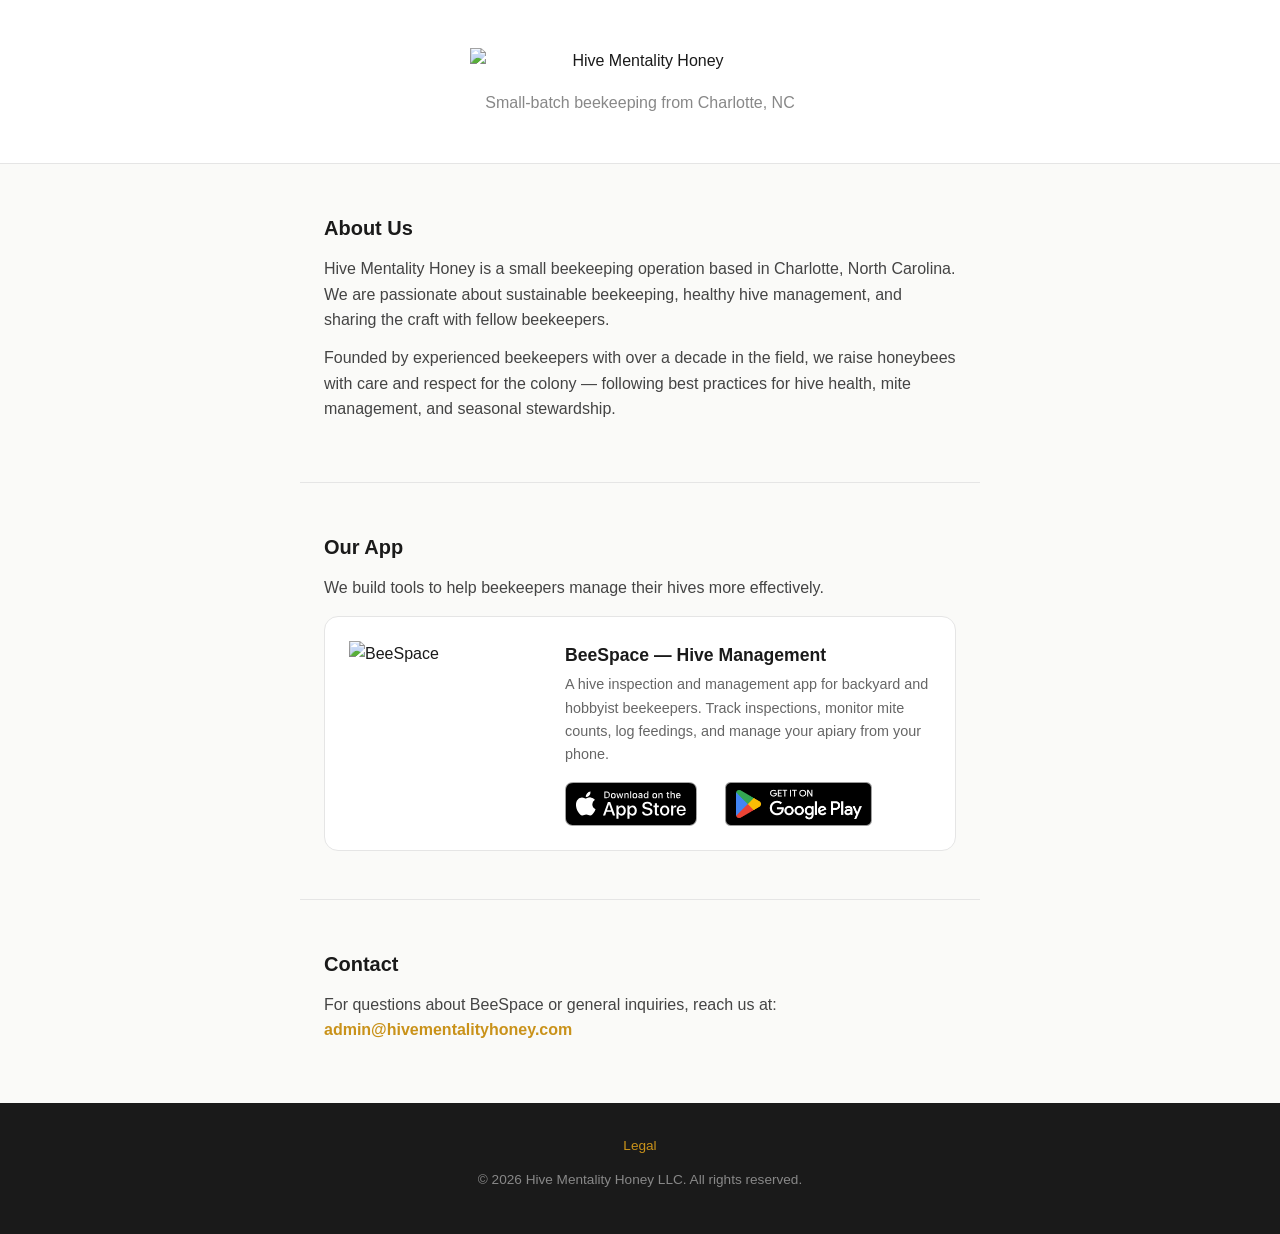
==== index.html @ 102bc5e5 "Add store badges to homepage app section; smaller, more spaced badges on get-beespace Co-Authored-By" ====
<!DOCTYPE html>
<html lang="en">
<head>
  <meta charset="UTF-8" />
  <meta name="viewport" content="width=device-width, initial-scale=1.0" />
  <meta name="google-site-verification" content="f7PTAxkG7eJ7teq_evFvKmLwBlR9hkx0sHIBIBBHYQE" />
  <title>Hive Mentality Honey</title>
  <style>
    *, *::before, *::after { box-sizing: border-box; margin: 0; padding: 0; }

    body {
      font-family: -apple-system, BlinkMacSystemFont, 'Segoe UI', Roboto, sans-serif;
      background: #FAFAF8;
      color: #1a1a1a;
      line-height: 1.6;
    }

    header {
      background: #fff;
      border-bottom: 1px solid #E5E5E5;
      padding: 48px 24px 36px;
      text-align: center;
    }

    header img {
      max-width: 340px;
      width: 90%;
      height: auto;
      display: block;
      margin: 0 auto 16px;
    }

    header p {
      margin-top: 0;
      font-size: 1rem;
      color: #888;
    }

    section {
      max-width: 680px;
      margin: 0 auto;
      padding: 48px 24px;
    }

    section + section {
      border-top: 1px solid #E5E5E5;
    }

    h2 {
      font-size: 1.25rem;
      font-weight: 700;
      margin-bottom: 12px;
      color: #1a1a1a;
    }

    p {
      font-size: 1rem;
      color: #444;
      margin-bottom: 12px;
    }

    .app-card {
      background: #fff;
      border: 1px solid #E5E5E5;
      border-radius: 14px;
      padding: 24px;
      margin-top: 16px;
      display: flex;
      align-items: flex-start;
      gap: 16px;
    }

    .app-icon {
      width: 200px;
      height: auto;
      flex-shrink: 0;
      display: block;
    }

    .app-card h3 {
      font-size: 1.1rem;
      font-weight: 700;
      margin-bottom: 4px;
    }

    .app-card p {
      font-size: 0.9rem;
      color: #666;
      margin: 0;
    }

    .store-badges {
      display: flex;
      flex-wrap: wrap;
      align-items: center;
      gap: 12px 28px;
      margin-top: 16px;
    }

    .store-badges a { display: inline-block; line-height: 0; }
    .store-badges img { height: 44px; width: auto; display: block; }

    .contact-link {
      color: #C9921A;
      text-decoration: none;
      font-weight: 600;
    }

    .contact-link:hover {
      text-decoration: underline;
    }

    footer {
      background: #1a1a1a;
      color: #888;
      text-align: center;
      padding: 32px 24px;
      font-size: 0.85rem;
    }

    footer a {
      color: #C9921A;
      text-decoration: none;
      margin: 0 10px;
    }

    footer a:hover {
      text-decoration: underline;
    }

    footer .divider {
      margin: 12px 0;
    }
  </style>
</head>
<body>

  <header>
    <img src="logo.png" alt="Hive Mentality Honey" />
    <p>Small-batch beekeeping from Charlotte, NC</p>
  </header>

  <section>
    <h2>About Us</h2>
    <p>
      Hive Mentality Honey is a small beekeeping operation based in Charlotte, North Carolina.
      We are passionate about sustainable beekeeping, healthy hive management, and sharing
      the craft with fellow beekeepers.
    </p>
    <p>
      Founded by experienced beekeepers with over a decade in the field, we raise honeybees
      with care and respect for the colony — following best practices for hive health,
      mite management, and seasonal stewardship.
    </p>
  </section>

  <section>
    <h2>Our App</h2>
    <p>We build tools to help beekeepers manage their hives more effectively.</p>
    <div class="app-card">
      <img class="app-icon" src="beespace-logo.png" alt="BeeSpace" />
      <div>
        <h3>BeeSpace — Hive Management</h3>
        <p>
          A hive inspection and management app for backyard and hobbyist beekeepers.
          Track inspections, monitor mite counts, log feedings, and manage your apiary
          from your phone.
        </p>
        <div class="store-badges">
          <a href="https://apps.apple.com/app/id6764474893"><img src="get-beespace/app-store-badge.svg" alt="Download on the App Store" /></a>
          <a href="https://play.google.com/store/apps/details?id=com.hivementalityhoney.beespace&amp;referrer=utm_source%3Dwebsite%26utm_medium%3Dhomepage"><img src="get-beespace/google-play-badge.png" alt="Get it on Google Play" /></a>
        </div>
      </div>
    </div>
  </section>

  <section>
    <h2>Contact</h2>
    <p>
      For questions about BeeSpace or general inquiries, reach us at:<br />
      <a class="contact-link" href="mailto:admin@hivementalityhoney.com">admin@hivementalityhoney.com</a>
    </p>
  </section>

  <footer>
    <div>
      <a href="/beespace-legal/">Legal</a>
    </div>
    <div class="divider">© 2026 Hive Mentality Honey LLC. All rights reserved.</div>
  </footer>

</body>
</html>
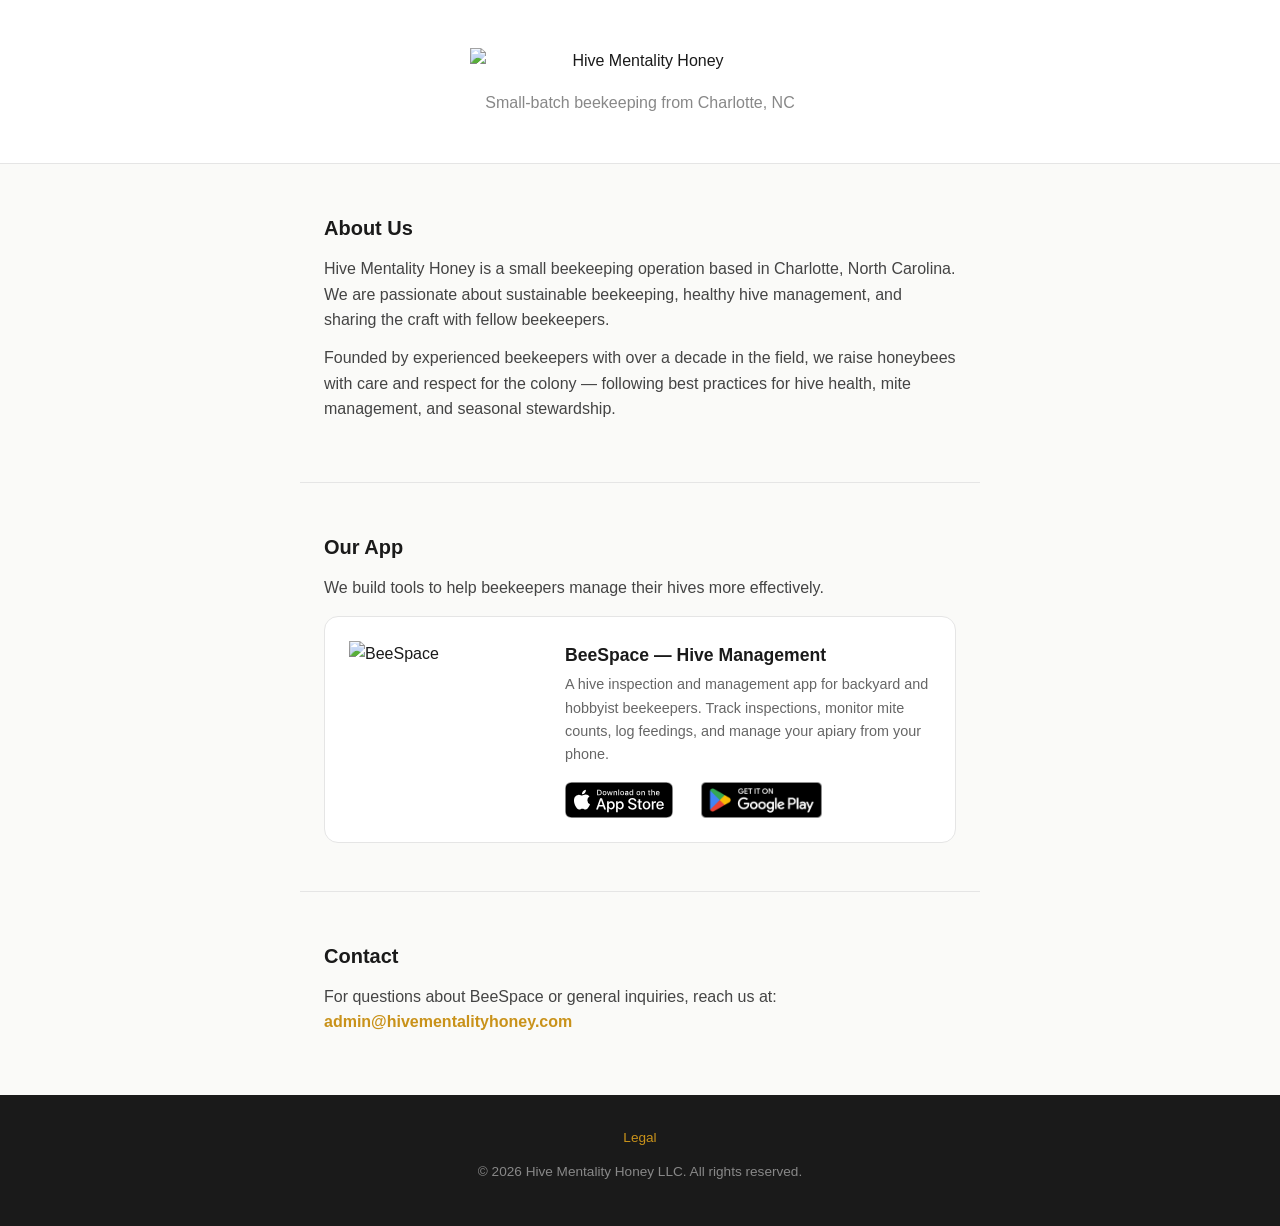
==== commit e11baa99: "Match store badge size (36px) on both pages; add screenshot strip to get-beespace Co-Authored-By: Cl" ====
--- a/index.html
+++ b/index.html
@@ -98,7 +98,7 @@
     }
 
     .store-badges a { display: inline-block; line-height: 0; }
-    .store-badges img { height: 44px; width: auto; display: block; }
+    .store-badges img { height: 36px; width: auto; display: block; }
 
     .contact-link {
       color: #C9921A;
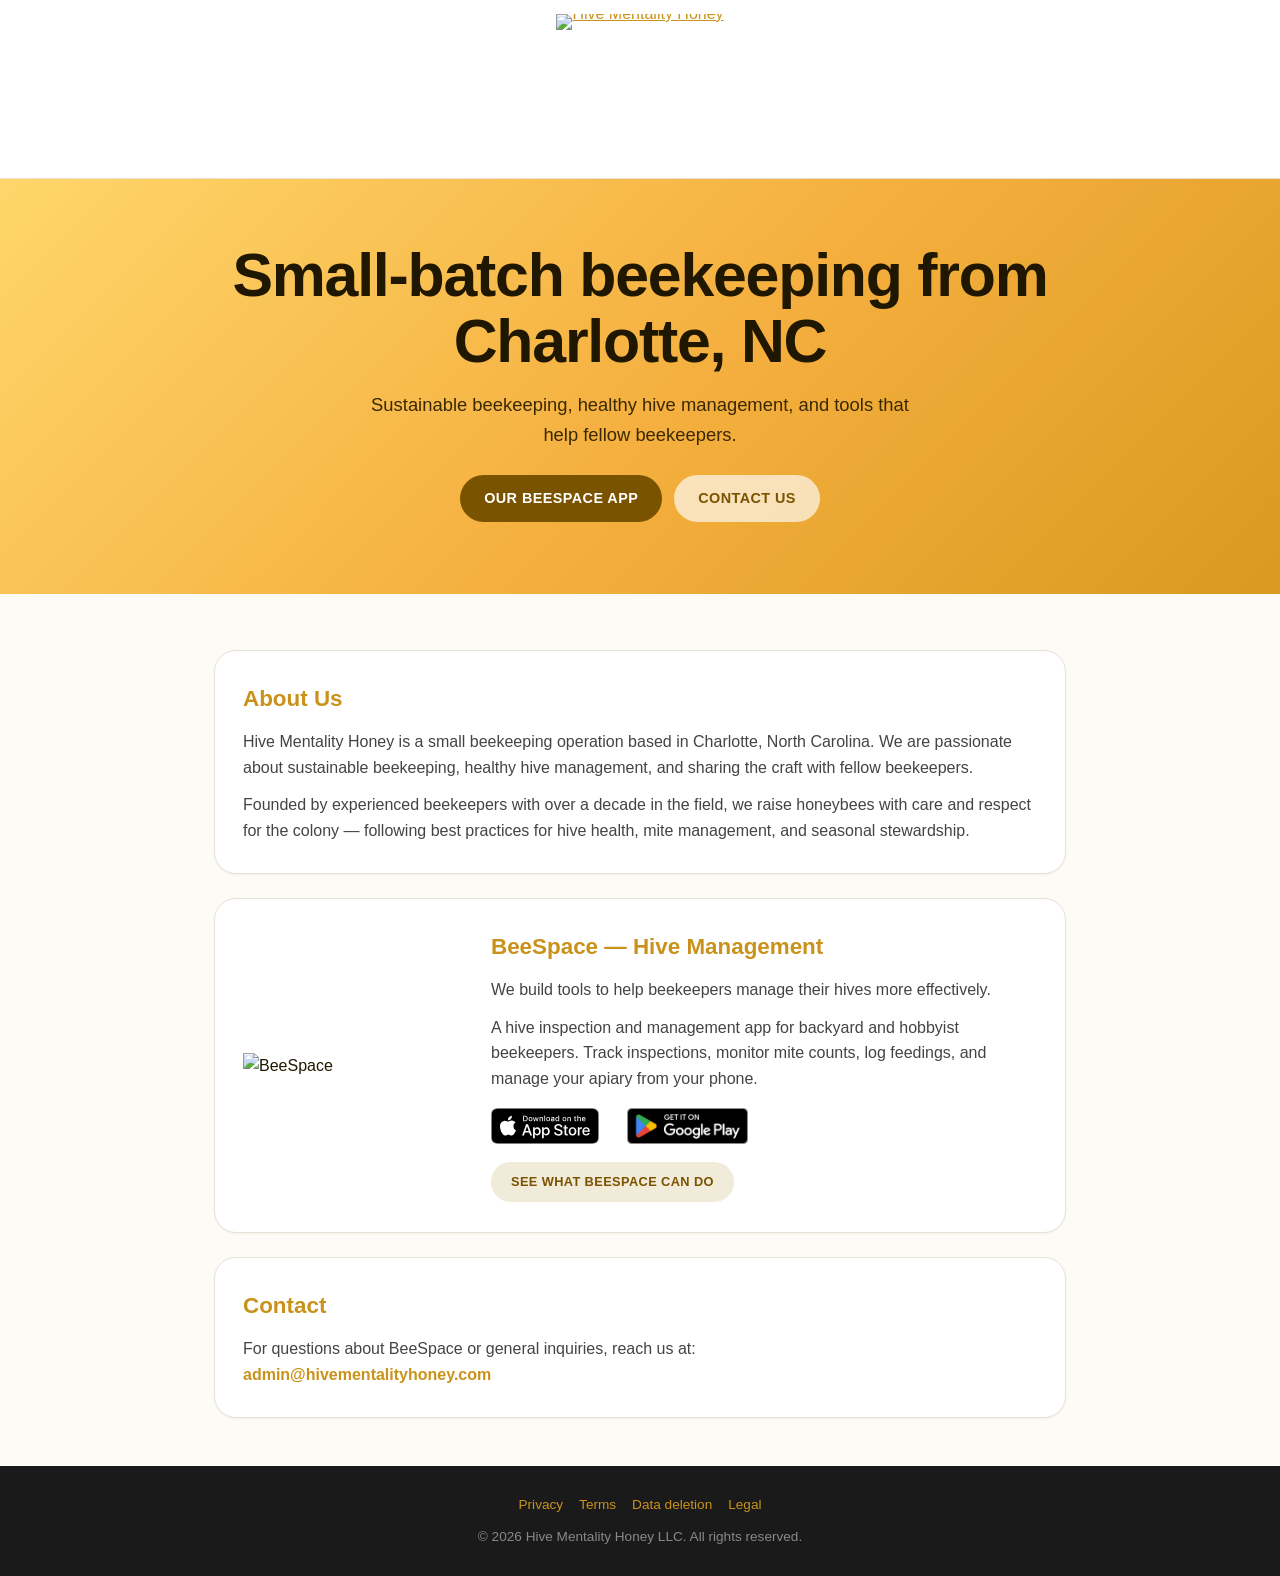
==== commit bb6f1d93: "Restyle homepage and legal pages in the landing-page theme (shared site.css); legal text unchanged C" ====
--- a/index.html
+++ b/index.html
@@ -5,188 +5,72 @@
   <meta name="viewport" content="width=device-width, initial-scale=1.0" />
   <meta name="google-site-verification" content="f7PTAxkG7eJ7teq_evFvKmLwBlR9hkx0sHIBIBBHYQE" />
   <title>Hive Mentality Honey</title>
-  <style>
-    *, *::before, *::after { box-sizing: border-box; margin: 0; padding: 0; }
-
-    body {
-      font-family: -apple-system, BlinkMacSystemFont, 'Segoe UI', Roboto, sans-serif;
-      background: #FAFAF8;
-      color: #1a1a1a;
-      line-height: 1.6;
-    }
-
-    header {
-      background: #fff;
-      border-bottom: 1px solid #E5E5E5;
-      padding: 48px 24px 36px;
-      text-align: center;
-    }
-
-    header img {
-      max-width: 340px;
-      width: 90%;
-      height: auto;
-      display: block;
-      margin: 0 auto 16px;
-    }
-
-    header p {
-      margin-top: 0;
-      font-size: 1rem;
-      color: #888;
-    }
-
-    section {
-      max-width: 680px;
-      margin: 0 auto;
-      padding: 48px 24px;
-    }
-
-    section + section {
-      border-top: 1px solid #E5E5E5;
-    }
-
-    h2 {
-      font-size: 1.25rem;
-      font-weight: 700;
-      margin-bottom: 12px;
-      color: #1a1a1a;
-    }
-
-    p {
-      font-size: 1rem;
-      color: #444;
-      margin-bottom: 12px;
-    }
-
-    .app-card {
-      background: #fff;
-      border: 1px solid #E5E5E5;
-      border-radius: 14px;
-      padding: 24px;
-      margin-top: 16px;
-      display: flex;
-      align-items: flex-start;
-      gap: 16px;
-    }
-
-    .app-icon {
-      width: 200px;
-      height: auto;
-      flex-shrink: 0;
-      display: block;
-    }
-
-    .app-card h3 {
-      font-size: 1.1rem;
-      font-weight: 700;
-      margin-bottom: 4px;
-    }
-
-    .app-card p {
-      font-size: 0.9rem;
-      color: #666;
-      margin: 0;
-    }
-
-    .store-badges {
-      display: flex;
-      flex-wrap: wrap;
-      align-items: center;
-      gap: 12px 28px;
-      margin-top: 16px;
-    }
-
-    .store-badges a { display: inline-block; line-height: 0; }
-    .store-badges img { height: 36px; width: auto; display: block; }
-
-    .contact-link {
-      color: #C9921A;
-      text-decoration: none;
-      font-weight: 600;
-    }
-
-    .contact-link:hover {
-      text-decoration: underline;
-    }
-
-    footer {
-      background: #1a1a1a;
-      color: #888;
-      text-align: center;
-      padding: 32px 24px;
-      font-size: 0.85rem;
-    }
-
-    footer a {
-      color: #C9921A;
-      text-decoration: none;
-      margin: 0 10px;
-    }
-
-    footer a:hover {
-      text-decoration: underline;
-    }
-
-    footer .divider {
-      margin: 12px 0;
-    }
-  </style>
+  <link rel="stylesheet" href="/site.css" />
 </head>
 <body>
 
-  <header>
-    <img src="logo.png" alt="Hive Mentality Honey" />
-    <p>Small-batch beekeeping from Charlotte, NC</p>
-  </header>
+  <div class="nav big"><div class="nav-in">
+    <a href="/"><img src="logo.png" alt="Hive Mentality Honey" /></a>
+  </div></div>
 
-  <section>
-    <h2>About Us</h2>
-    <p>
-      Hive Mentality Honey is a small beekeeping operation based in Charlotte, North Carolina.
-      We are passionate about sustainable beekeeping, healthy hive management, and sharing
-      the craft with fellow beekeepers.
-    </p>
-    <p>
-      Founded by experienced beekeepers with over a decade in the field, we raise honeybees
-      with care and respect for the colony — following best practices for hive health,
-      mite management, and seasonal stewardship.
-    </p>
-  </section>
+  <section class="hero"><div class="hero-in">
+    <h1>Small-batch beekeeping from Charlotte, NC</h1>
+    <p>Sustainable beekeeping, healthy hive management, and tools that help fellow beekeepers.</p>
+    <div class="btns">
+      <a class="pill" href="#app">Our BeeSpace app</a>
+      <a class="pill light" href="#contact">Contact us</a>
+    </div>
+  </div></section>
 
-  <section>
-    <h2>Our App</h2>
-    <p>We build tools to help beekeepers manage their hives more effectively.</p>
-    <div class="app-card">
-      <img class="app-icon" src="beespace-logo.png" alt="BeeSpace" />
+  <div class="cards">
+
+    <div class="card" id="about">
+      <h2>About Us</h2>
+      <p>
+        Hive Mentality Honey is a small beekeeping operation based in Charlotte, North Carolina.
+        We are passionate about sustainable beekeeping, healthy hive management, and sharing
+        the craft with fellow beekeepers.
+      </p>
+      <p>
+        Founded by experienced beekeepers with over a decade in the field, we raise honeybees
+        with care and respect for the colony — following best practices for hive health,
+        mite management, and seasonal stewardship.
+      </p>
+    </div>
+
+    <div class="card app-card" id="app">
+      <img class="app-logo" src="beespace-logo.png" alt="BeeSpace" />
       <div>
-        <h3>BeeSpace — Hive Management</h3>
+        <h2>BeeSpace — Hive Management</h2>
+        <p>We build tools to help beekeepers manage their hives more effectively.</p>
         <p>
           A hive inspection and management app for backyard and hobbyist beekeepers.
           Track inspections, monitor mite counts, log feedings, and manage your apiary
           from your phone.
         </p>
-        <div class="store-badges">
-          <a href="https://apps.apple.com/app/id6764474893"><img src="get-beespace/app-store-badge.svg" alt="Download on the App Store" /></a>
-          <a href="https://play.google.com/store/apps/details?id=com.hivementalityhoney.beespace&amp;referrer=utm_source%3Dwebsite%26utm_medium%3Dhomepage"><img src="get-beespace/google-play-badge.png" alt="Get it on Google Play" /></a>
+        <div class="stores">
+          <a class="badge" href="https://apps.apple.com/app/id6764474893"><img src="get-beespace/app-store-badge.svg" alt="Download on the App Store" /></a>
+          <a class="badge" href="https://play.google.com/store/apps/details?id=com.hivementalityhoney.beespace&amp;referrer=utm_source%3Dwebsite%26utm_medium%3Dhomepage"><img src="get-beespace/google-play-badge.png" alt="Get it on Google Play" /></a>
         </div>
+        <a class="pill soft" href="/get-beespace/">See what BeeSpace can do</a>
       </div>
     </div>
-  </section>
 
-  <section>
-    <h2>Contact</h2>
-    <p>
-      For questions about BeeSpace or general inquiries, reach us at:<br />
-      <a class="contact-link" href="mailto:admin@hivementalityhoney.com">admin@hivementalityhoney.com</a>
-    </p>
-  </section>
+    <div class="card" id="contact">
+      <h2>Contact</h2>
+      <p>
+        For questions about BeeSpace or general inquiries, reach us at:<br />
+        <a class="contact-link" href="mailto:admin@hivementalityhoney.com">admin@hivementalityhoney.com</a>
+      </p>
+    </div>
+
+  </div>
 
   <footer>
     <div>
-      <a href="/beespace-legal/">Legal</a>
+      <a href="/beespace-legal/privacy/">Privacy</a><a href="/beespace-legal/terms/">Terms</a><a href="/beespace-legal/data-deletion/">Data deletion</a><a href="/beespace-legal/">Legal</a>
     </div>
-    <div class="divider">© 2026 Hive Mentality Honey LLC. All rights reserved.</div>
+    <div style="margin-top:10px">&copy; 2026 Hive Mentality Honey LLC. All rights reserved.</div>
   </footer>
 
 </body>
--- a/site.css
+++ b/site.css
@@ -0,0 +1,79 @@
+/* Shared styles for hivementalityhoney.com (home + legal pages).
+   The BeeSpace landing page (/get-beespace/) has its own self-contained styles. */
+:root {
+  --honey: #C9921A; --honey-deep: #7a5300; --honey-light: #FFF1CC;
+  --ink: #1f1700; --text: #444; --line: #E8E2D2;
+}
+*, *::before, *::after { box-sizing: border-box; margin: 0; padding: 0; }
+html { scroll-behavior: smooth; }
+body { font-family: -apple-system, BlinkMacSystemFont, 'Segoe UI', Roboto, sans-serif; background: #FDFBF6; color: var(--ink); line-height: 1.6; }
+a { color: var(--honey); }
+
+/* top bar: centered logo */
+.nav { background: #fff; border-bottom: 1px solid var(--line); }
+.nav-in { max-width: 1120px; margin: 0 auto; padding: 14px 24px; display: flex; align-items: center; justify-content: center; }
+.nav a { display: block; line-height: 0; }
+.nav img { height: 110px; width: auto; display: block; }
+.nav.big img { height: 150px; }
+
+/* buttons */
+.pill { display: inline-block; background: var(--honey-deep); color: #fff; text-decoration: none; font-weight: 700; font-size: 0.9rem; letter-spacing: 0.03em; text-transform: uppercase; padding: 12px 24px; border-radius: 999px; border: 0; cursor: pointer; }
+.pill.soft { background: #F1EBDA; color: var(--honey-deep); font-size: 0.8rem; padding: 10px 20px; }
+.pill.light { background: rgba(255,255,255,0.65); color: var(--honey-deep); }
+
+/* hero band (home) */
+.hero { background: linear-gradient(135deg, #FFD66B 0%, #F4AE3D 55%, #D99A1F 100%); }
+.hero-in { max-width: 900px; margin: 0 auto; padding: 64px 24px 72px; text-align: center; }
+.hero h1 { font-size: clamp(2.2rem, 5.5vw, 3.8rem); line-height: 1.08; letter-spacing: -0.02em; font-weight: 800; margin-bottom: 16px; }
+.hero p { font-size: 1.15rem; color: #3a2900; max-width: 560px; margin: 0 auto 26px; }
+.hero .btns { display: flex; gap: 12px; justify-content: center; flex-wrap: wrap; }
+
+/* title band (legal pages) */
+.page-hero { background: linear-gradient(135deg, #FFD66B 0%, #F4AE3D 60%, #D99A1F 100%); }
+.page-hero-in { max-width: 760px; margin: 0 auto; padding: 36px 24px 40px; }
+.page-hero .back { display: inline-block; color: var(--honey-deep); font-size: 0.9rem; font-weight: 600; text-decoration: none; margin-bottom: 10px; }
+.page-hero .back:hover { text-decoration: underline; }
+.page-hero h1 { font-size: clamp(1.8rem, 4.5vw, 2.6rem); font-weight: 800; letter-spacing: -0.01em; line-height: 1.15; }
+.page-hero .updated { margin-top: 6px; font-size: 0.9rem; color: #5a4100; }
+.page-hero.center .page-hero-in { text-align: center; }
+
+/* cards (home + legal index) */
+.cards { max-width: 900px; margin: 0 auto; padding: 56px 24px 24px; display: grid; gap: 24px; }
+.card { background: #fff; border: 1px solid var(--line); border-radius: 22px; padding: 30px 28px; box-shadow: 0 1px 2px rgba(60,40,0,0.05); }
+.card h2 { color: var(--honey); font-size: 1.4rem; margin-bottom: 12px; }
+.card p { color: var(--text); font-size: 1rem; margin-bottom: 12px; }
+.card p:last-child { margin-bottom: 0; }
+a.card { display: block; text-decoration: none; transition: box-shadow 0.15s, transform 0.15s; }
+a.card:hover { box-shadow: 0 8px 24px rgba(90,55,0,0.12); transform: translateY(-1px); }
+a.card p { color: #666; }
+
+.app-card { display: grid; grid-template-columns: 220px 1fr; gap: 28px; align-items: center; }
+.app-card img.app-logo { width: 100%; height: auto; display: block; }
+.stores { display: flex; flex-wrap: wrap; gap: 14px 28px; align-items: center; margin: 16px 0 18px; }
+.badge { display: inline-block; line-height: 0; }
+.badge img { height: 36px; width: auto; display: block; }
+
+.contact-link { color: var(--honey); font-weight: 700; text-decoration: none; }
+.contact-link:hover { text-decoration: underline; }
+
+/* legal document body */
+.doc { max-width: 760px; margin: 0 auto; padding: 40px 24px 64px; }
+.doc-card { background: #fff; border: 1px solid var(--line); border-radius: 22px; padding: 12px 36px 36px; box-shadow: 0 1px 2px rgba(60,40,0,0.05); }
+.doc h2 { font-size: 1.15rem; font-weight: 700; color: var(--honey); margin: 32px 0 10px; }
+.doc p { font-size: 15px; line-height: 1.7; color: #333; margin-bottom: 12px; }
+.doc ul, .doc ol { padding-left: 20px; margin-bottom: 12px; }
+.doc li { font-size: 15px; line-height: 1.7; color: #333; margin-bottom: 6px; }
+.doc a { color: var(--honey); }
+.doc .divider { border: none; border-top: 1px solid var(--line); margin: 32px 0; }
+
+footer { background: #1a1a1a; color: #888; text-align: center; padding: 28px 24px; font-size: 0.85rem; margin-top: 24px; }
+footer a { color: #C9921A; text-decoration: none; margin: 0 8px; }
+footer a:hover { text-decoration: underline; }
+
+@media (max-width: 640px) {
+  .app-card { grid-template-columns: 1fr; text-align: center; }
+  .app-card .stores { justify-content: center; }
+  .app-card img.app-logo { max-width: 200px; margin: 0 auto; }
+  .doc-card { padding: 4px 22px 28px; }
+  .cards { padding-top: 40px; }
+}
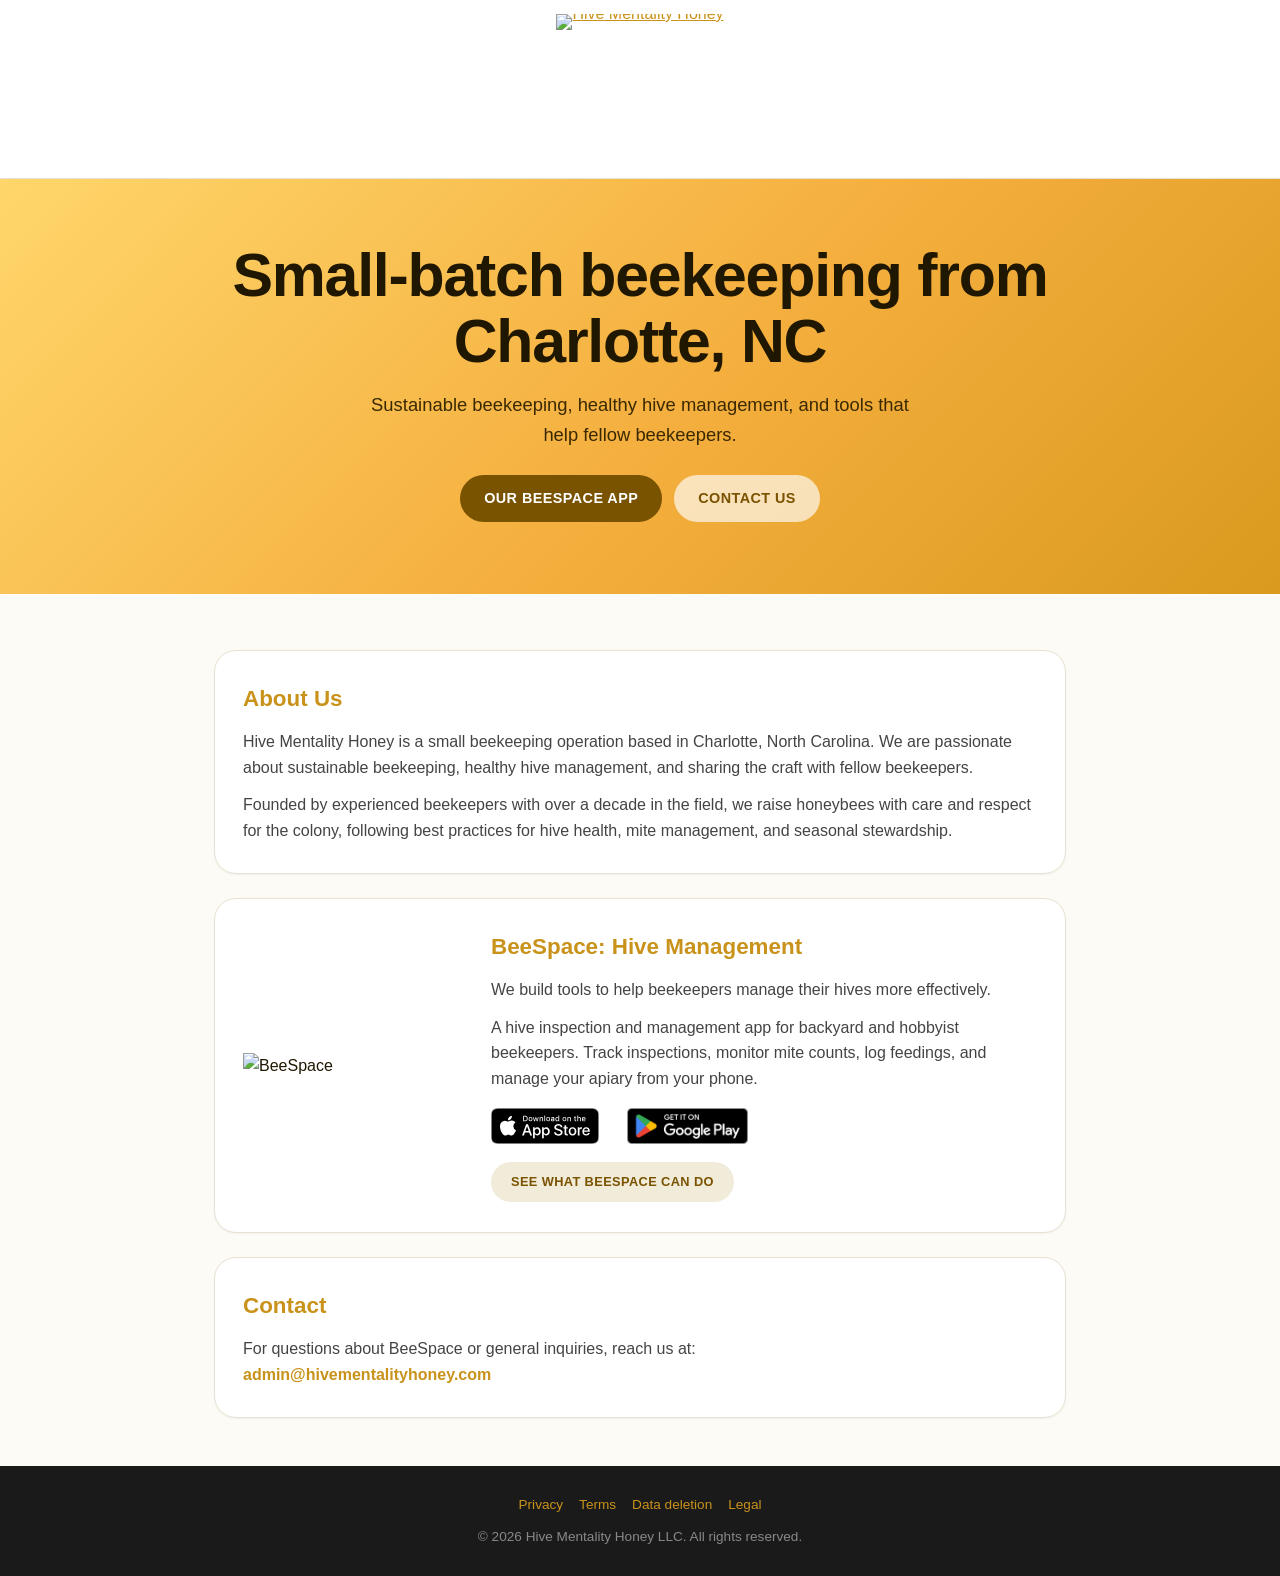
==== commit a06b2245: "Remove em dashes from all site pages (punctuation only) Co-Authored-By: Claude Sonnet 5.5 <noreply@a" ====
--- a/index.html
+++ b/index.html
@@ -33,7 +33,7 @@
       </p>
       <p>
         Founded by experienced beekeepers with over a decade in the field, we raise honeybees
-        with care and respect for the colony — following best practices for hive health,
+        with care and respect for the colony, following best practices for hive health,
         mite management, and seasonal stewardship.
       </p>
     </div>
@@ -41,7 +41,7 @@
     <div class="card app-card" id="app">
       <img class="app-logo" src="beespace-logo.png" alt="BeeSpace" />
       <div>
-        <h2>BeeSpace — Hive Management</h2>
+        <h2>BeeSpace: Hive Management</h2>
         <p>We build tools to help beekeepers manage their hives more effectively.</p>
         <p>
           A hive inspection and management app for backyard and hobbyist beekeepers.
